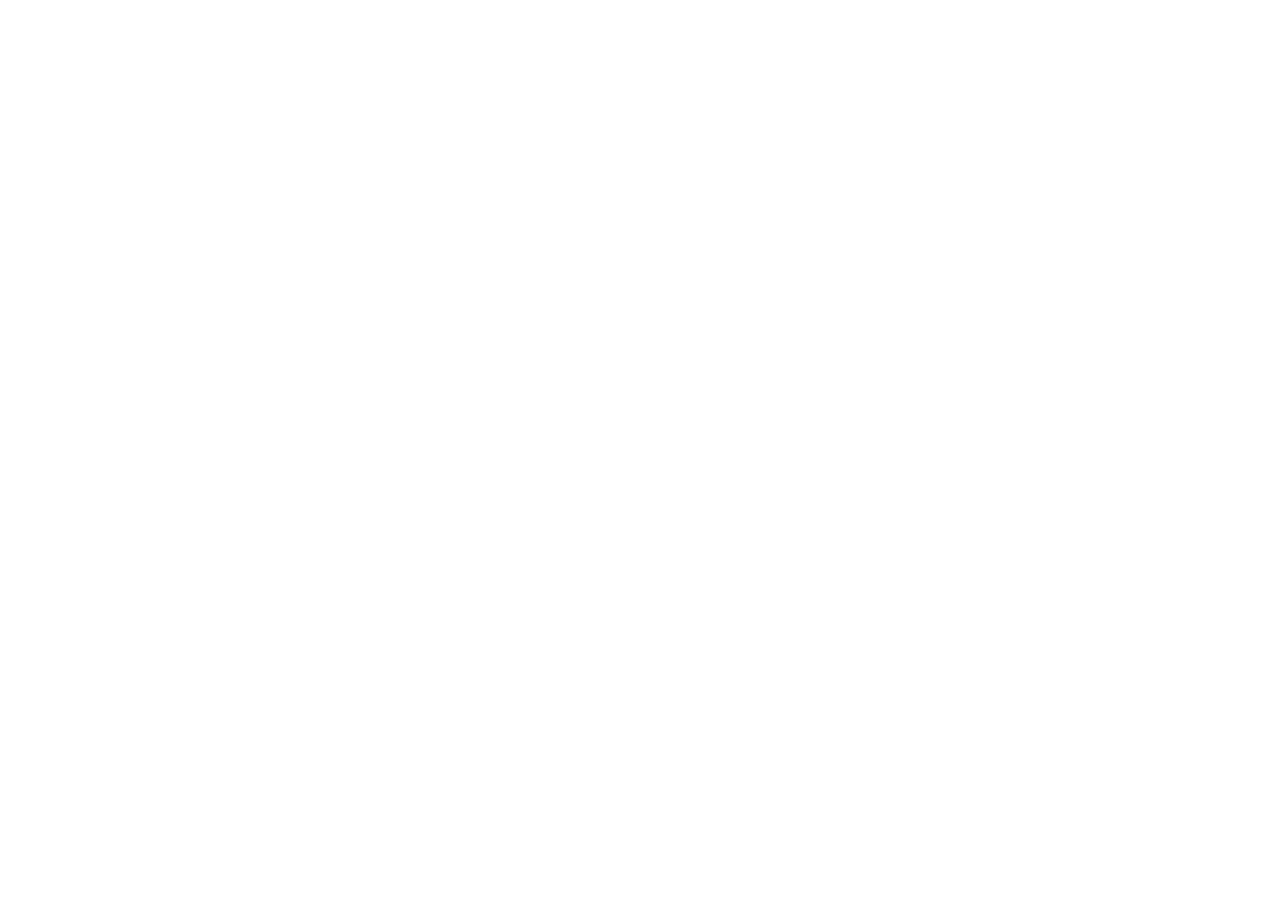
==== index.html @ 84f1bb37 "project structure" ====
<!DOCTYPE html>
<html lang="en">
<head>
    <meta charset="UTF-8">
    <meta name="viewport" content="width=device-width, initial-scale=1.0">
    <title>Document</title>
</head>
<body>
    
</body>
</html>
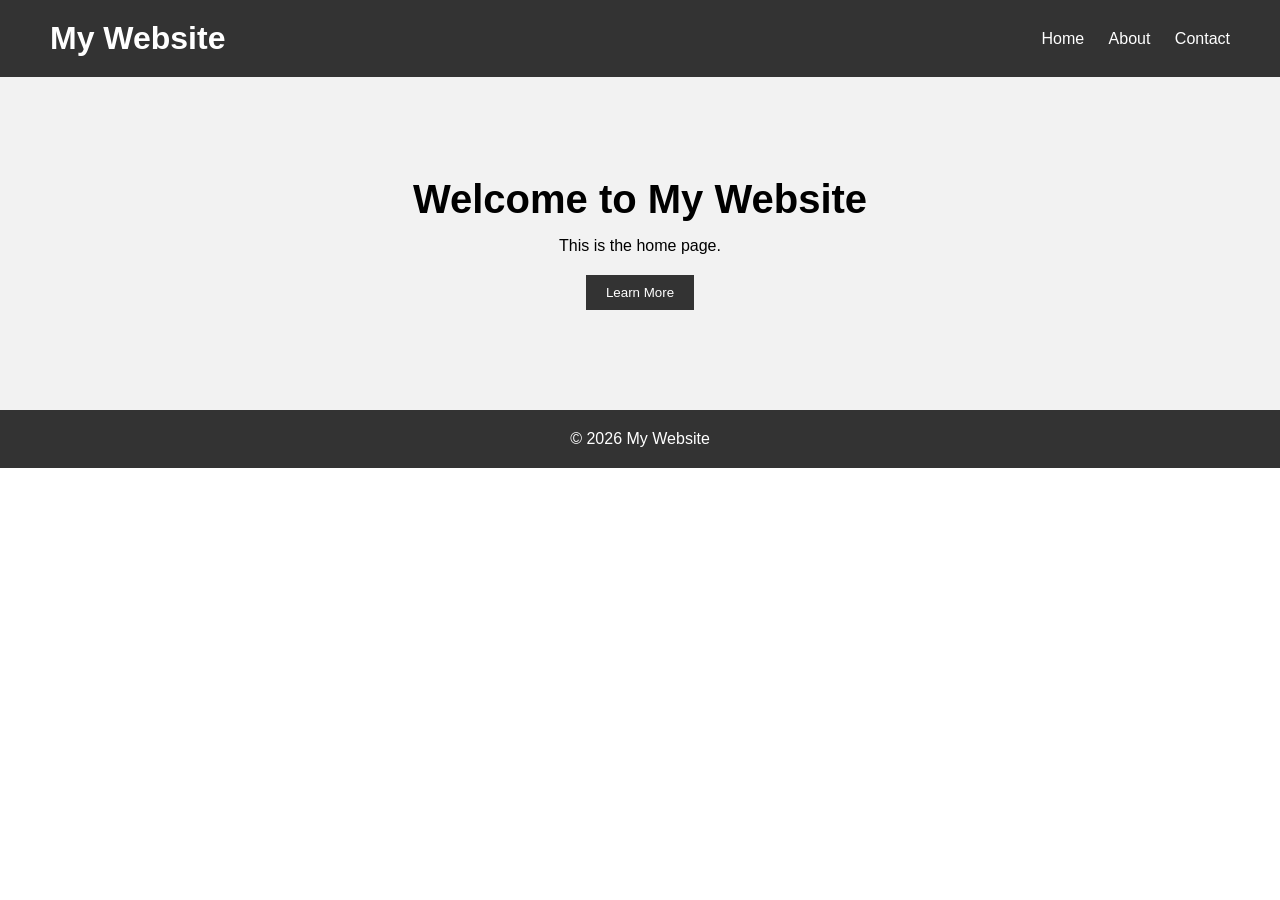
==== commit 28b4415c: "add css style" ====
--- a/index.html
+++ b/index.html
@@ -3,9 +3,32 @@
 <head>
     <meta charset="UTF-8">
     <meta name="viewport" content="width=device-width, initial-scale=1.0">
-    <title>Document</title>
+    <title>Home</title>
+   <link rel="stylesheet" href="css/style.css">
 </head>
 <body>
-    
+
+    <header>
+        <h1>My Website</h1>
+
+        <nav>
+            <a href="#">Home</a>
+            <a href="#">About</a>
+            <a href="#">Contact</a>
+        </nav>
+    </header>
+
+    <main>
+        <section class="hero">
+            <h2>Welcome to My Website</h2>
+            <p>This is the home page.</p>
+            <button>Learn More</button>
+        </section>
+    </main>
+
+    <footer>
+        <p>© 2026 My Website</p>
+    </footer>
+
 </body>
-</html>+</html>
--- a/css/style.css
+++ b/css/style.css
@@ -0,0 +1,54 @@
+* {
+    margin: 0;
+    padding: 0;
+    box-sizing: border-box;
+}
+
+body {
+    font-family: Arial, sans-serif;
+}
+
+header {
+    display: flex;
+    justify-content: space-between;
+    align-items: center;
+    padding: 20px 50px;
+    background-color: #333;
+    color: white;
+}
+
+nav a {
+    color: white;
+    text-decoration: none;
+    margin-left: 20px;
+}
+
+.hero {
+    text-align: center;
+    padding: 100px 20px;
+    background-color: #f2f2f2;
+}
+
+.hero h2 {
+    font-size: 40px;
+    margin-bottom: 15px;
+}
+
+.hero p {
+    margin-bottom: 20px;
+}
+
+button {
+    padding: 10px 20px;
+    border: none;
+    background-color: #333;
+    color: white;
+    cursor: pointer;
+}
+
+footer {
+    text-align: center;
+    padding: 20px;
+    background-color: #333;
+    color: white;
+}
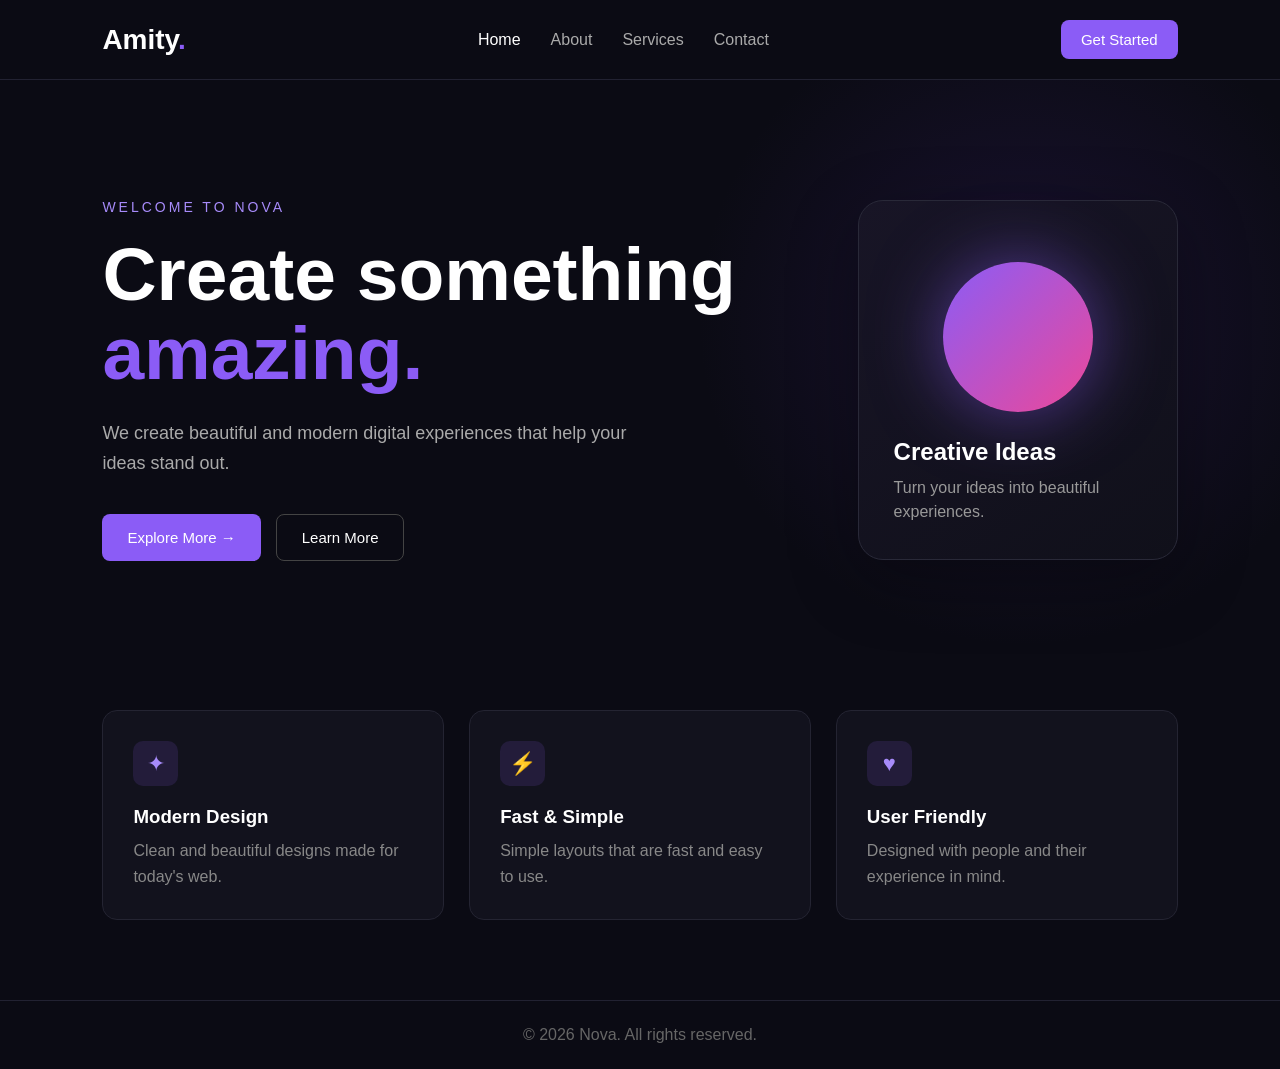
==== commit 1b8f6839: "add file and fixed main page" ====
--- a/index.html
+++ b/index.html
@@ -3,31 +3,87 @@
 <head>
     <meta charset="UTF-8">
     <meta name="viewport" content="width=device-width, initial-scale=1.0">
-    <title>Home</title>
-   <link rel="stylesheet" href="css/style.css">
+    <title>Nova - Home</title>
+    <link rel="stylesheet" href="css/style.css">
 </head>
+
 <body>
 
+    <!-- Header -->
     <header>
-        <h1>My Website</h1>
+        <div class="logo">Amity<span>.</span></div>
 
         <nav>
-            <a href="#">Home</a>
-            <a href="#">About</a>
+            <a href="#" class="active">Home</a>
+            <a href="">About</a>
+            <a href="#">Services</a>
             <a href="#">Contact</a>
         </nav>
+
+        <button class="nav-btn">Get Started</button>
     </header>
 
+
+    <!-- Hero -->
     <main>
         <section class="hero">
-            <h2>Welcome to My Website</h2>
-            <p>This is the home page.</p>
-            <button>Learn More</button>
+
+            <div class="hero-text">
+                <p class="small-title">WELCOME TO NOVA</p>
+
+                <h1>
+                    Create something
+                    <span>amazing.</span>
+                </h1>
+
+                <p class="description">
+                    We create beautiful and modern digital experiences
+                    that help your ideas stand out.
+                </p>
+
+                <div class="hero-buttons">
+                    <button class="primary-btn">Explore More →</button>
+                    <button class="secondary-btn">Learn More</button>
+                </div>
+            </div>
+
+            <div class="hero-card">
+                <div class="circle"></div>
+                <h3>Creative Ideas</h3>
+                <p>Turn your ideas into beautiful experiences.</p>
+            </div>
+
+        </section>
+
+
+        <!-- Features -->
+        <section class="features">
+
+            <div class="feature-card">
+                <div class="icon">✦</div>
+                <h3>Modern Design</h3>
+                <p>Clean and beautiful designs made for today's web.</p>
+            </div>
+
+            <div class="feature-card">
+                <div class="icon">⚡</div>
+                <h3>Fast & Simple</h3>
+                <p>Simple layouts that are fast and easy to use.</p>
+            </div>
+
+            <div class="feature-card">
+                <div class="icon">♥</div>
+                <h3>User Friendly</h3>
+                <p>Designed with people and their experience in mind.</p>
+            </div>
+
         </section>
     </main>
 
+
+    <!-- Footer -->
     <footer>
-        <p>© 2026 My Website</p>
+        <p>© 2026 Nova. All rights reserved.</p>
     </footer>
 
 </body>
--- a/css/style.css
+++ b/css/style.css
@@ -6,49 +6,268 @@
 
 body {
     font-family: Arial, sans-serif;
-}
+    background: #0b0b14;
+    color: white;
+}
+
+
+/* Header */
 
 header {
-    display: flex;
+    height: 80px;
+    padding: 0 8%;
+    display: flex;
+    align-items: center;
     justify-content: space-between;
+    border-bottom: 1px solid #222232;
+}
+
+.logo {
+    font-size: 28px;
+    font-weight: bold;
+}
+
+.logo span {
+    color: #8b5cf6;
+}
+
+nav {
+    display: flex;
+    gap: 30px;
+}
+
+nav a {
+    color: #aaa;
+    text-decoration: none;
+    transition: 0.3s;
+}
+
+nav a:hover,
+nav a.active {
+    color: white;
+}
+
+button {
+    border: none;
+    cursor: pointer;
+    font-size: 15px;
+    transition: 0.3s;
+}
+
+.nav-btn {
+    padding: 11px 20px;
+    border-radius: 8px;
+    background: #8b5cf6;
+    color: white;
+}
+
+.nav-btn:hover {
+    background: #7c3aed;
+}
+
+
+/* Hero */
+
+.hero {
+    min-height: 600px;
+    padding: 80px 8%;
+    display: flex;
     align-items: center;
-    padding: 20px 50px;
-    background-color: #333;
-    color: white;
-}
-
-nav a {
-    color: white;
-    text-decoration: none;
-    margin-left: 20px;
-}
-
-.hero {
+    justify-content: space-between;
+    gap: 60px;
+    background:
+        radial-gradient(circle at 80% 40%, #38206b55, transparent 30%),
+        #0b0b14;
+}
+
+.hero-text {
+    max-width: 650px;
+}
+
+.small-title {
+    color: #a78bfa;
+    font-size: 14px;
+    letter-spacing: 3px;
+    margin-bottom: 20px;
+}
+
+h1 {
+    font-size: clamp(45px, 6vw, 75px);
+    line-height: 1.05;
+    margin-bottom: 25px;
+}
+
+h1 span {
+    color: #8b5cf6;
+}
+
+.description {
+    color: #aaa;
+    font-size: 18px;
+    line-height: 1.7;
+    max-width: 550px;
+    margin-bottom: 35px;
+}
+
+
+/* Buttons */
+
+.hero-buttons {
+    display: flex;
+    gap: 15px;
+}
+
+.primary-btn,
+.secondary-btn {
+    padding: 14px 25px;
+    border-radius: 8px;
+}
+
+.primary-btn {
+    background: #8b5cf6;
+    color: white;
+}
+
+.primary-btn:hover {
+    background: #7c3aed;
+    transform: translateY(-2px);
+}
+
+.secondary-btn {
+    background: transparent;
+    color: white;
+    border: 1px solid #444;
+}
+
+.secondary-btn:hover {
+    background: #181824;
+}
+
+
+/* Hero Card */
+
+.hero-card {
+    width: 320px;
+    height: 360px;
+    padding: 35px;
+    display: flex;
+    flex-direction: column;
+    justify-content: flex-end;
+    border: 1px solid #292938;
+    border-radius: 25px;
+    background: linear-gradient(145deg, #181526, #10101a);
+    box-shadow: 0 20px 70px #00000055;
+}
+
+.circle {
+    width: 150px;
+    height: 150px;
+    margin: auto;
+    border-radius: 50%;
+    background: linear-gradient(135deg, #8b5cf6, #ec4899);
+    box-shadow: 0 0 70px #8b5cf688;
+}
+
+.hero-card h3 {
+    font-size: 24px;
+    margin-bottom: 10px;
+}
+
+.hero-card p {
+    color: #999;
+    line-height: 1.5;
+}
+
+
+/* Features */
+
+.features {
+    padding: 30px 8% 80px;
+    display: grid;
+    grid-template-columns: repeat(3, 1fr);
+    gap: 25px;
+}
+
+.feature-card {
+    padding: 30px;
+    border-radius: 15px;
+    background: #12121d;
+    border: 1px solid #242432;
+    transition: 0.3s;
+}
+
+.feature-card:hover {
+    transform: translateY(-5px);
+    border-color: #8b5cf6;
+}
+
+.icon {
+    width: 45px;
+    height: 45px;
+    display: flex;
+    align-items: center;
+    justify-content: center;
+    margin-bottom: 20px;
+    border-radius: 10px;
+    background: #8b5cf622;
+    color: #a78bfa;
+    font-size: 22px;
+}
+
+.feature-card h3 {
+    margin-bottom: 10px;
+}
+
+.feature-card p {
+    color: #888;
+    line-height: 1.6;
+}
+
+
+/* Footer */
+
+footer {
+    padding: 25px;
     text-align: center;
-    padding: 100px 20px;
-    background-color: #f2f2f2;
-}
-
-.hero h2 {
-    font-size: 40px;
-    margin-bottom: 15px;
-}
-
-.hero p {
-    margin-bottom: 20px;
-}
-
-button {
-    padding: 10px 20px;
-    border: none;
-    background-color: #333;
-    color: white;
-    cursor: pointer;
-}
-
-footer {
-    text-align: center;
-    padding: 20px;
-    background-color: #333;
-    color: white;
-}
+    color: #666;
+    border-top: 1px solid #222232;
+}
+
+
+/* Mobile */
+
+@media (max-width: 800px) {
+
+    header {
+        padding: 0 5%;
+    }
+
+    nav {
+        display: none;
+    }
+
+    .hero {
+        padding: 60px 5%;
+        flex-direction: column;
+        text-align: center;
+    }
+
+    .description {
+        margin-left: auto;
+        margin-right: auto;
+    }
+
+    .hero-buttons {
+        justify-content: center;
+    }
+
+    .features {
+        padding: 20px 5% 60px;
+        grid-template-columns: 1fr;
+    }
+
+    .hero-card {
+        width: 100%;
+        max-width: 320px;
+    }
+}
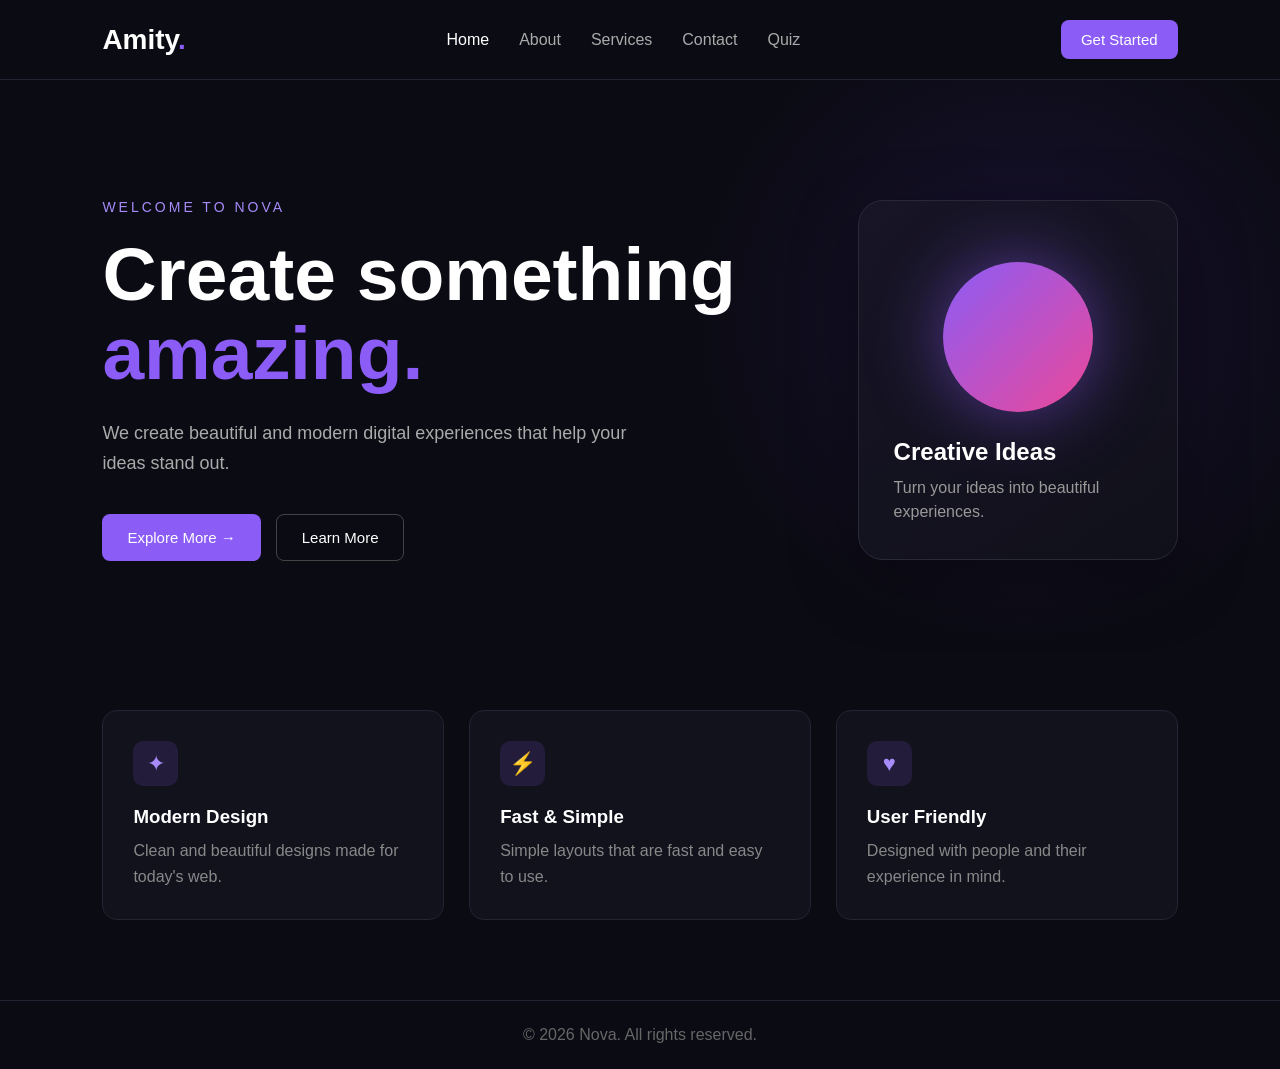
==== commit b9227249: "fixed css file" ====
--- a/index.html
+++ b/index.html
@@ -14,10 +14,11 @@
         <div class="logo">Amity<span>.</span></div>
 
         <nav>
-            <a href="#" class="active">Home</a>
-            <a href="">About</a>
-            <a href="#">Services</a>
-            <a href="#">Contact</a>
+            <a href="index.html" class="active">Home</a>
+            <a href="about.html">About</a>
+            <a href="services.html">Services</a>
+            <a href="contact.html">Contact</a>
+            <a href="quiz.html">Quiz</a>
         </nav>
 
         <button class="nav-btn">Get Started</button>
